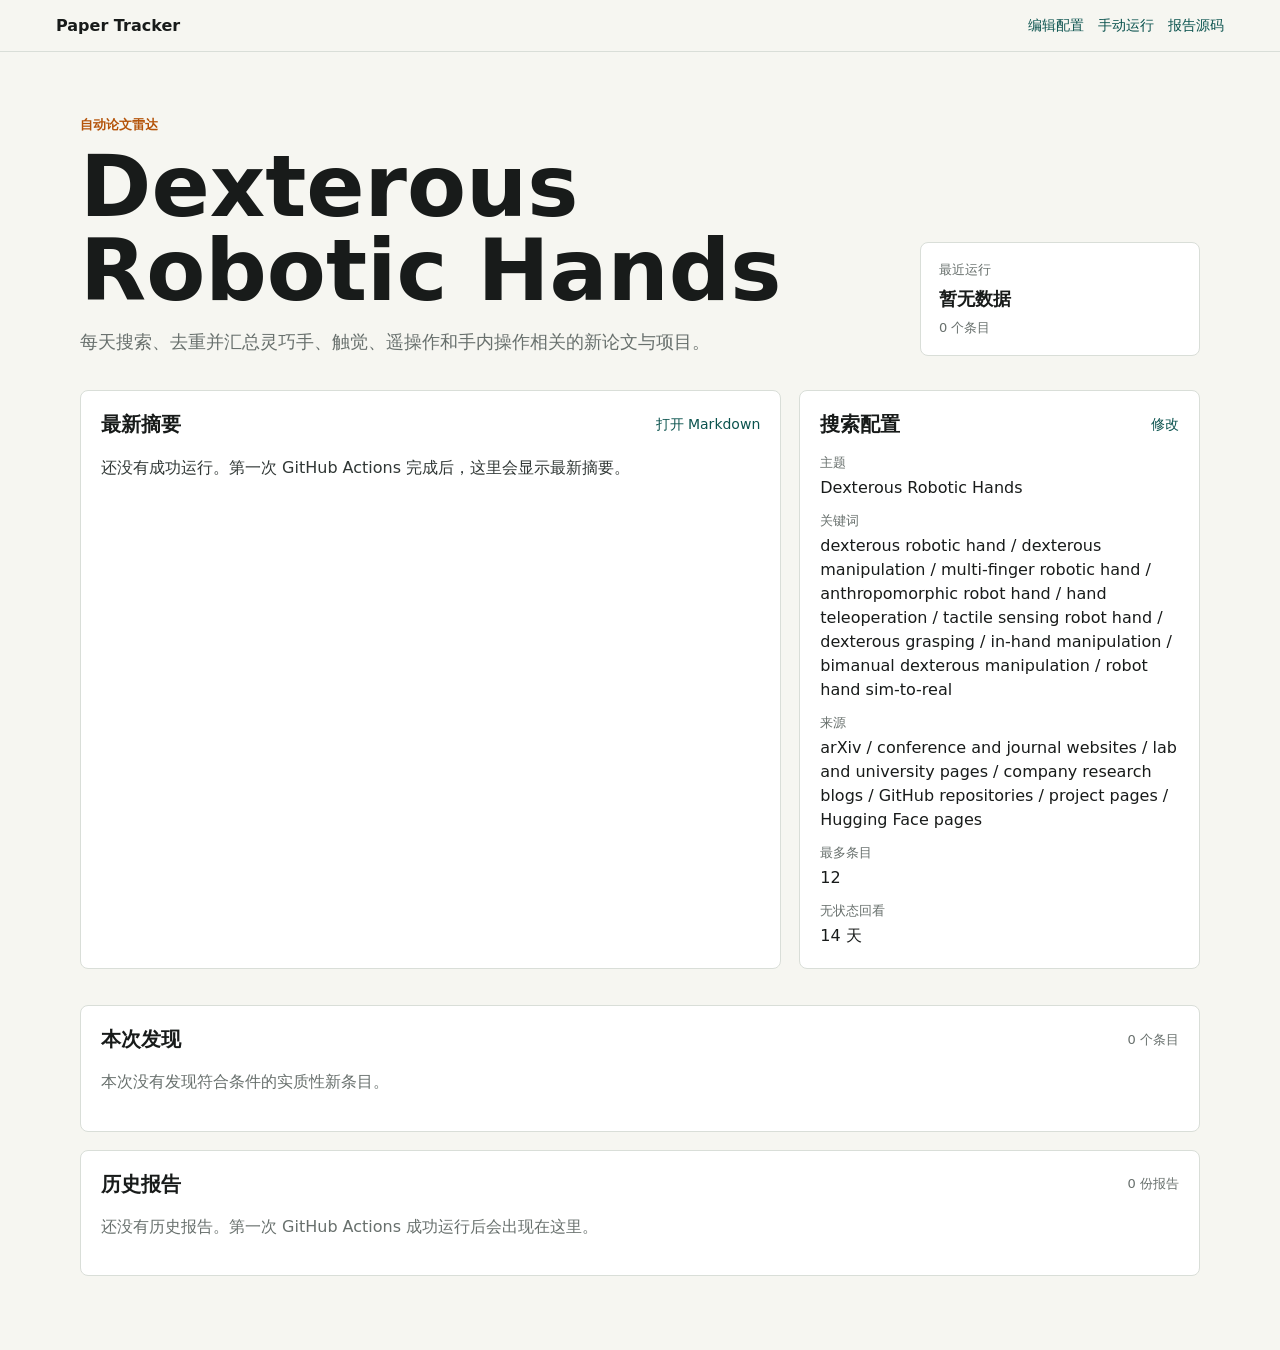
==== paper-tracker/index.html @ 1fe836b8 "Add automated paper tracker page" ====
<!doctype html>
<html lang="zh-CN">
  <head>
    <meta charset="utf-8">
    <meta name="viewport" content="width=device-width, initial-scale=1">
    <title>论文追踪 | Dexterous Robotic Hands</title>
    <link rel="stylesheet" href="styles.css">
  </head>
  <body>
    <header class="topbar">
      <a class="brand" href="./">Paper Tracker</a>
      <nav class="navlinks" aria-label="主要链接">
        <a href="https://github.com/cublicma/cublicma.github.io/edit/master/paper-tracker/config.json">编辑配置</a>
        <a href="https://github.com/cublicma/cublicma.github.io/actions/workflows/daily-paper-refresh.yml">手动运行</a>
        <a href="https://github.com/cublicma/cublicma.github.io/tree/master/paper-tracker/reports">报告源码</a>
      </nav>
    </header>

    <main>
      <section class="hero">
        <div>
          <p class="eyebrow">自动论文雷达</p>
          <h1>Dexterous Robotic Hands</h1>
          <p class="lede">每天搜索、去重并汇总灵巧手、触觉、遥操作和手内操作相关的新论文与项目。</p>
        </div>
        <div class="status-panel" aria-live="polite">
          <span class="label">最近运行</span>
          <strong id="run-time">读取中</strong>
          <span id="item-count">--</span>
        </div>
      </section>

      <section class="summary-grid">
        <article class="panel latest">
          <div class="section-head">
            <h2>最新摘要</h2>
            <a id="latest-report-link" href="#">打开 Markdown</a>
          </div>
          <p id="latest-summary">正在读取最新结果...</p>
          <div id="caveats" class="caveats"></div>
        </article>

        <article class="panel config">
          <div class="section-head">
            <h2>搜索配置</h2>
            <a href="https://github.com/cublicma/cublicma.github.io/edit/master/paper-tracker/config.json">修改</a>
          </div>
          <dl id="config-list"></dl>
        </article>
      </section>

      <section class="panel">
        <div class="section-head">
          <h2>本次发现</h2>
          <span id="items-label">等待数据</span>
        </div>
        <div id="items" class="items"></div>
      </section>

      <section class="panel">
        <div class="section-head">
          <h2>历史报告</h2>
          <span id="reports-label">--</span>
        </div>
        <div id="reports" class="reports"></div>
      </section>
    </main>

    <script src="app.js"></script>
  </body>
</html>
---- paper-tracker/styles.css ----
:root {
  color-scheme: light;
  --bg: #f6f6f1;
  --ink: #181b1a;
  --muted: #68706d;
  --line: #d9ded8;
  --panel: #ffffff;
  --accent: #0f766e;
  --accent-strong: #0b534e;
  --warm: #b45309;
  --soft: #e7f1ef;
}

* {
  box-sizing: border-box;
}

body {
  margin: 0;
  min-height: 100vh;
  font-family: Inter, ui-sans-serif, system-ui, -apple-system, BlinkMacSystemFont, "Segoe UI", sans-serif;
  background: var(--bg);
  color: var(--ink);
}

a {
  color: var(--accent-strong);
  text-decoration: none;
}

a:hover {
  text-decoration: underline;
}

.topbar {
  position: sticky;
  top: 0;
  z-index: 3;
  display: flex;
  align-items: center;
  justify-content: space-between;
  gap: 20px;
  padding: 16px clamp(18px, 5vw, 56px);
  border-bottom: 1px solid var(--line);
  background: rgba(246, 246, 241, 0.92);
  backdrop-filter: blur(14px);
}

.brand {
  font-weight: 750;
  color: var(--ink);
}

.navlinks {
  display: flex;
  flex-wrap: wrap;
  gap: 14px;
  font-size: 14px;
}

main {
  width: min(1120px, calc(100% - 32px));
  margin: 0 auto;
  padding: 38px 0 56px;
}

.hero {
  display: grid;
  grid-template-columns: minmax(0, 1fr) 280px;
  gap: 28px;
  align-items: end;
  padding: 26px 0 34px;
}

.eyebrow {
  margin: 0 0 10px;
  color: var(--warm);
  font-size: 13px;
  font-weight: 750;
  letter-spacing: 0;
  text-transform: uppercase;
}

h1,
h2,
p {
  margin-top: 0;
}

h1 {
  max-width: 860px;
  margin-bottom: 14px;
  font-size: clamp(40px, 8vw, 86px);
  line-height: 0.98;
  letter-spacing: 0;
}

h2 {
  margin-bottom: 0;
  font-size: 20px;
}

.lede {
  max-width: 720px;
  margin-bottom: 0;
  color: var(--muted);
  font-size: 18px;
  line-height: 1.65;
}

.status-panel,
.panel {
  border: 1px solid var(--line);
  border-radius: 8px;
  background: var(--panel);
}

.status-panel {
  padding: 18px;
}

.status-panel .label,
#item-count,
#items-label,
#reports-label {
  display: block;
  color: var(--muted);
  font-size: 13px;
}

.status-panel strong {
  display: block;
  margin: 8px 0;
  font-size: 18px;
}

.summary-grid {
  display: grid;
  grid-template-columns: minmax(0, 1.4fr) minmax(280px, 0.8fr);
  gap: 18px;
  margin-bottom: 18px;
}

.panel {
  padding: 20px;
  margin-bottom: 18px;
}

.section-head {
  display: flex;
  align-items: center;
  justify-content: space-between;
  gap: 18px;
  margin-bottom: 16px;
}

.section-head a,
.section-head span {
  white-space: nowrap;
  font-size: 14px;
}

#latest-summary {
  color: #303735;
  line-height: 1.7;
}

.caveats {
  display: grid;
  gap: 8px;
}

.caveat {
  padding: 9px 11px;
  border-radius: 8px;
  background: #fff7ed;
  color: #7c2d12;
  font-size: 14px;
}

dl {
  display: grid;
  gap: 12px;
  margin: 0;
}

dt {
  color: var(--muted);
  font-size: 13px;
}

dd {
  margin: 4px 0 0;
  line-height: 1.5;
}

.items {
  display: grid;
  gap: 14px;
}

.item {
  padding: 16px;
  border: 1px solid var(--line);
  border-radius: 8px;
  background: #fbfcfb;
}

.item h3 {
  margin: 0 0 8px;
  font-size: 18px;
}

.meta {
  display: flex;
  flex-wrap: wrap;
  gap: 8px;
  margin-bottom: 12px;
}

.pill {
  padding: 4px 8px;
  border-radius: 999px;
  background: var(--soft);
  color: var(--accent-strong);
  font-size: 12px;
  font-weight: 650;
}

.item p {
  margin-bottom: 8px;
  color: #38403d;
  line-height: 1.65;
}

.links {
  display: flex;
  flex-wrap: wrap;
  gap: 10px;
  margin-top: 12px;
  font-size: 14px;
}

.reports {
  display: grid;
  gap: 10px;
}

.report-row {
  display: grid;
  grid-template-columns: 120px minmax(0, 1fr) 80px;
  gap: 12px;
  align-items: start;
  padding: 12px 0;
  border-top: 1px solid var(--line);
}

.report-row:first-child {
  border-top: 0;
}

.report-row time {
  color: var(--muted);
  font-size: 14px;
}

.empty {
  color: var(--muted);
  line-height: 1.6;
}

@media (max-width: 760px) {
  .topbar {
    align-items: flex-start;
    flex-direction: column;
  }

  .hero,
  .summary-grid {
    grid-template-columns: 1fr;
  }

  h1 {
    font-size: 42px;
  }

  .report-row {
    grid-template-columns: 1fr;
  }
}
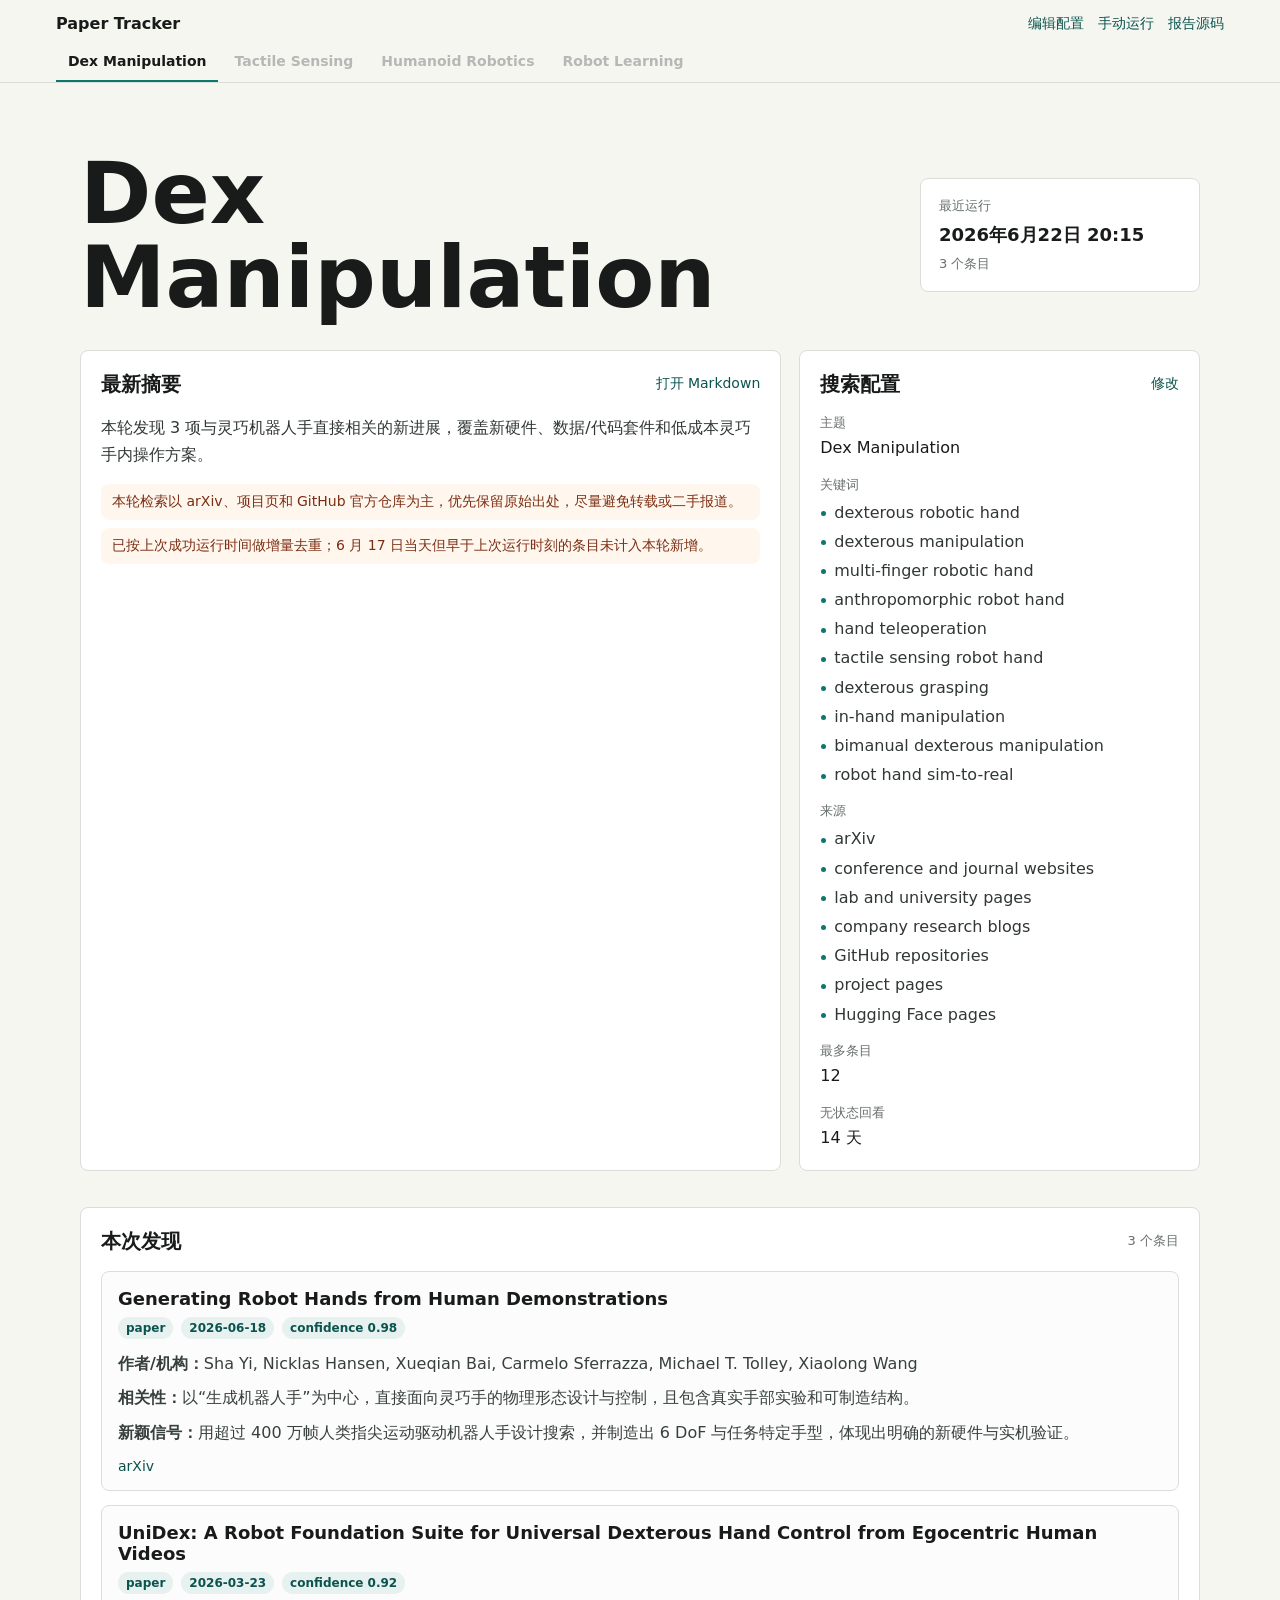
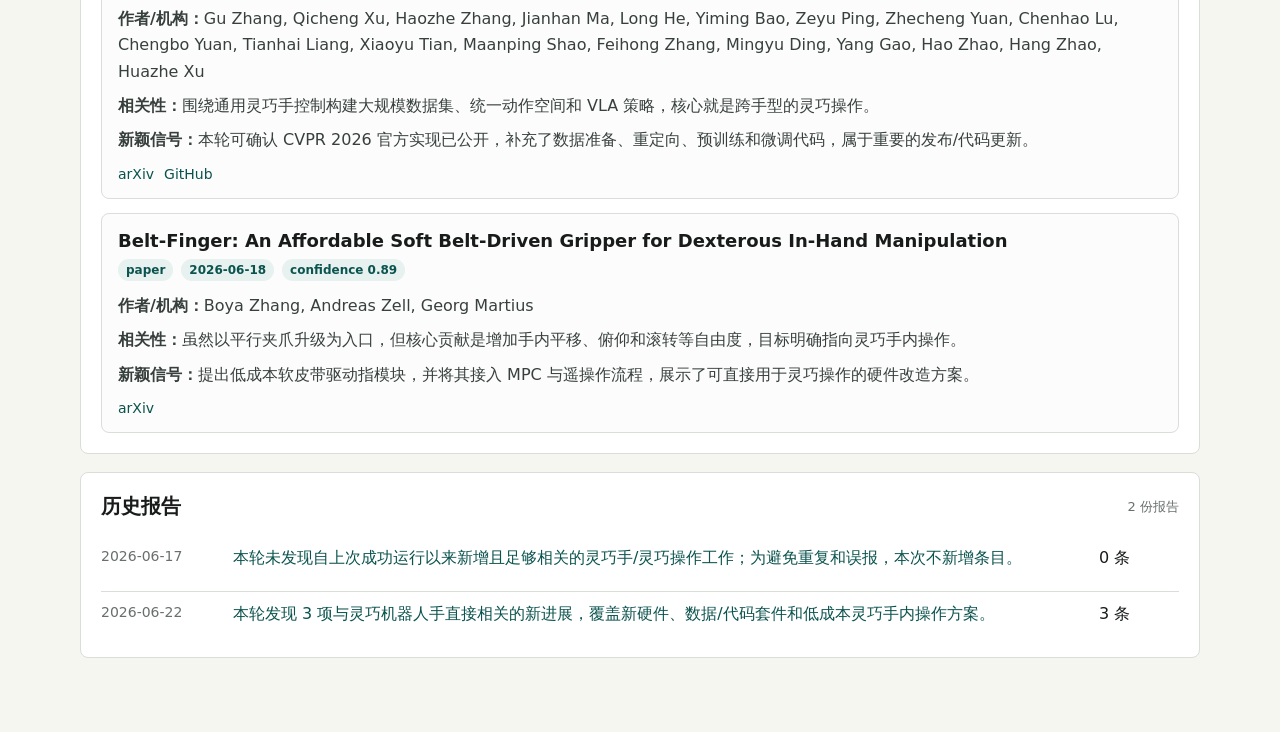
==== commit e7519bca: "Improve paper tracker topic UI" ====
--- a/paper-tracker/index.html
+++ b/paper-tracker/index.html
@@ -3,25 +3,31 @@
   <head>
     <meta charset="utf-8">
     <meta name="viewport" content="width=device-width, initial-scale=1">
-    <title>论文追踪 | Dexterous Robotic Hands</title>
+    <title>论文追踪 | Dex Manipulation</title>
     <link rel="stylesheet" href="styles.css">
   </head>
   <body>
-    <header class="topbar">
-      <a class="brand" href="./">Paper Tracker</a>
-      <nav class="navlinks" aria-label="主要链接">
-        <a href="https://github.com/cublicma/cublicma.github.io/edit/master/paper-tracker/config.json">编辑配置</a>
-        <a href="https://github.com/cublicma/cublicma.github.io/actions/workflows/daily-paper-refresh.yml">手动运行</a>
-        <a href="https://github.com/cublicma/cublicma.github.io/tree/master/paper-tracker/reports">报告源码</a>
+    <header class="site-header">
+      <div class="topbar">
+        <a class="brand" href="./">Paper Tracker</a>
+        <nav class="navlinks" aria-label="站点工具">
+          <a href="https://github.com/cublicma/cublicma.github.io/edit/master/paper-tracker/config.json">编辑配置</a>
+          <a href="https://github.com/cublicma/cublicma.github.io/actions/workflows/daily-paper-refresh.yml">手动运行</a>
+          <a href="https://github.com/cublicma/cublicma.github.io/tree/master/paper-tracker/reports">报告源码</a>
+        </nav>
+      </div>
+      <nav class="topicbar" aria-label="论文专题">
+        <a class="topic-link is-active" href="./" aria-current="page">Dex Manipulation</a>
+        <span class="topic-link is-disabled" aria-disabled="true" title="专题尚未配置">Tactile Sensing</span>
+        <span class="topic-link is-disabled" aria-disabled="true" title="专题尚未配置">Humanoid Robotics</span>
+        <span class="topic-link is-disabled" aria-disabled="true" title="专题尚未配置">Robot Learning</span>
       </nav>
     </header>
 
     <main>
       <section class="hero">
         <div>
-          <p class="eyebrow">自动论文雷达</p>
-          <h1>Dexterous Robotic Hands</h1>
-          <p class="lede">每天搜索、去重并汇总灵巧手、触觉、遥操作和手内操作相关的新论文与项目。</p>
+          <h1>Dex Manipulation</h1>
         </div>
         <div class="status-panel" aria-live="polite">
           <span class="label">最近运行</span>
--- a/paper-tracker/styles.css
+++ b/paper-tracker/styles.css
@@ -32,18 +32,21 @@
   text-decoration: underline;
 }
 
-.topbar {
+.site-header {
   position: sticky;
   top: 0;
   z-index: 3;
+  border-bottom: 1px solid var(--line);
+  background: rgba(246, 246, 241, 0.96);
+  backdrop-filter: blur(14px);
+}
+
+.topbar {
   display: flex;
   align-items: center;
   justify-content: space-between;
   gap: 20px;
-  padding: 16px clamp(18px, 5vw, 56px);
-  border-bottom: 1px solid var(--line);
-  background: rgba(246, 246, 241, 0.92);
-  backdrop-filter: blur(14px);
+  padding: 14px clamp(18px, 5vw, 56px) 10px;
 }
 
 .brand {
@@ -56,6 +59,43 @@
   flex-wrap: wrap;
   gap: 14px;
   font-size: 14px;
+}
+
+.topicbar {
+  display: flex;
+  gap: 4px;
+  padding: 0 clamp(18px, 5vw, 56px);
+  overflow-x: auto;
+  scrollbar-width: none;
+}
+
+.topicbar::-webkit-scrollbar {
+  display: none;
+}
+
+.topic-link {
+  flex: 0 0 auto;
+  padding: 10px 12px 11px;
+  border-bottom: 2px solid transparent;
+  color: var(--muted);
+  font-size: 14px;
+  font-weight: 650;
+  white-space: nowrap;
+}
+
+.topic-link:hover {
+  color: var(--ink);
+  text-decoration: none;
+}
+
+.topic-link.is-active {
+  border-bottom-color: var(--accent);
+  color: var(--ink);
+}
+
+.topic-link.is-disabled {
+  cursor: not-allowed;
+  opacity: 0.46;
 }
 
 main {
@@ -68,17 +108,8 @@
   display: grid;
   grid-template-columns: minmax(0, 1fr) 280px;
   gap: 28px;
-  align-items: end;
-  padding: 26px 0 34px;
-}
-
-.eyebrow {
-  margin: 0 0 10px;
-  color: var(--warm);
-  font-size: 13px;
-  font-weight: 750;
-  letter-spacing: 0;
-  text-transform: uppercase;
+  align-items: center;
+  padding: 30px 0;
 }
 
 h1,
@@ -89,7 +120,7 @@
 
 h1 {
   max-width: 860px;
-  margin-bottom: 14px;
+  margin-bottom: 0;
   font-size: clamp(40px, 8vw, 86px);
   line-height: 0.98;
   letter-spacing: 0;
@@ -98,14 +129,6 @@
 h2 {
   margin-bottom: 0;
   font-size: 20px;
-}
-
-.lede {
-  max-width: 720px;
-  margin-bottom: 0;
-  color: var(--muted);
-  font-size: 18px;
-  line-height: 1.65;
 }
 
 .status-panel,
@@ -180,7 +203,7 @@
 
 dl {
   display: grid;
-  gap: 12px;
+  gap: 16px;
   margin: 0;
 }
 
@@ -192,6 +215,32 @@
 dd {
   margin: 4px 0 0;
   line-height: 1.5;
+}
+
+.config-values {
+  display: grid;
+  gap: 6px;
+  margin: 7px 0 0;
+  padding: 0;
+  list-style: none;
+}
+
+.config-values li {
+  position: relative;
+  padding-left: 14px;
+  color: #303735;
+  line-height: 1.45;
+}
+
+.config-values li::before {
+  position: absolute;
+  top: 0.65em;
+  left: 1px;
+  width: 5px;
+  height: 5px;
+  border-radius: 50%;
+  background: var(--accent);
+  content: "";
 }
 
 .items {
@@ -273,6 +322,11 @@
   .topbar {
     align-items: flex-start;
     flex-direction: column;
+    gap: 10px;
+  }
+
+  .navlinks {
+    gap: 10px 14px;
   }
 
   .hero,
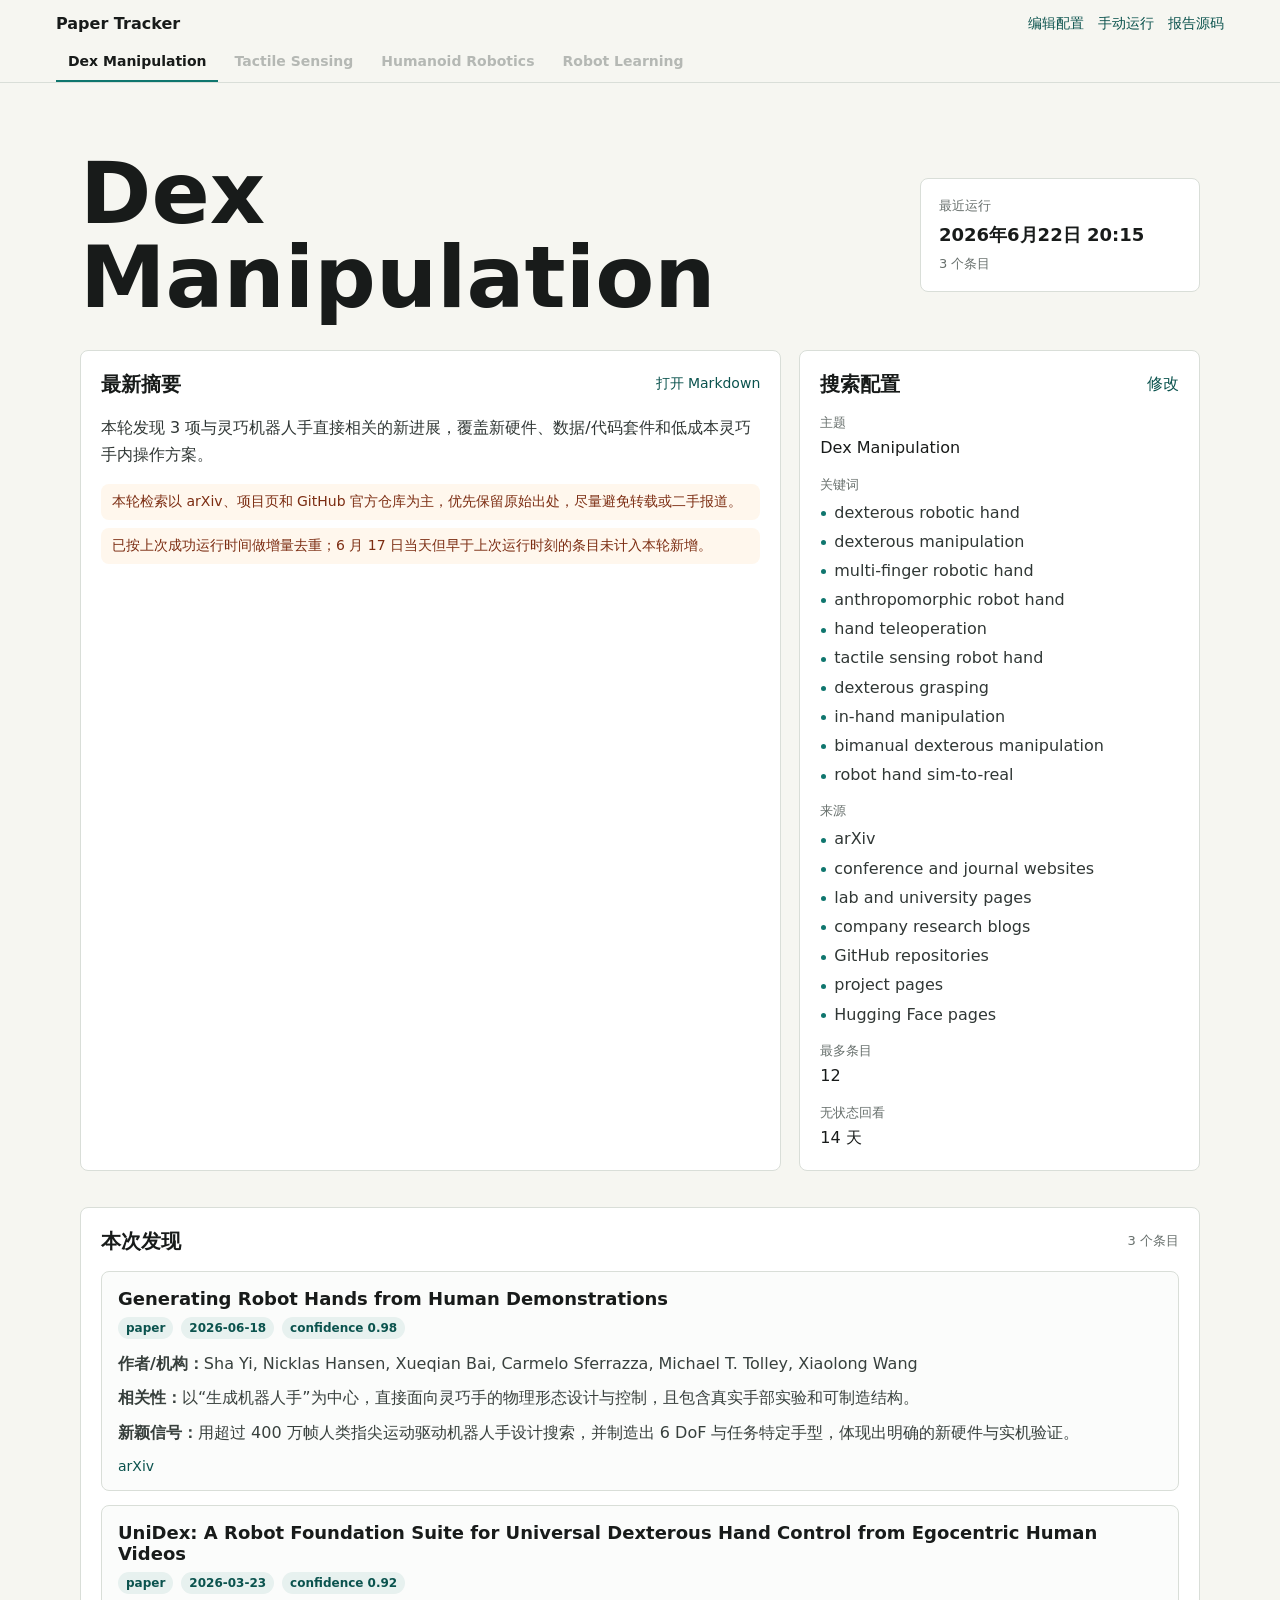
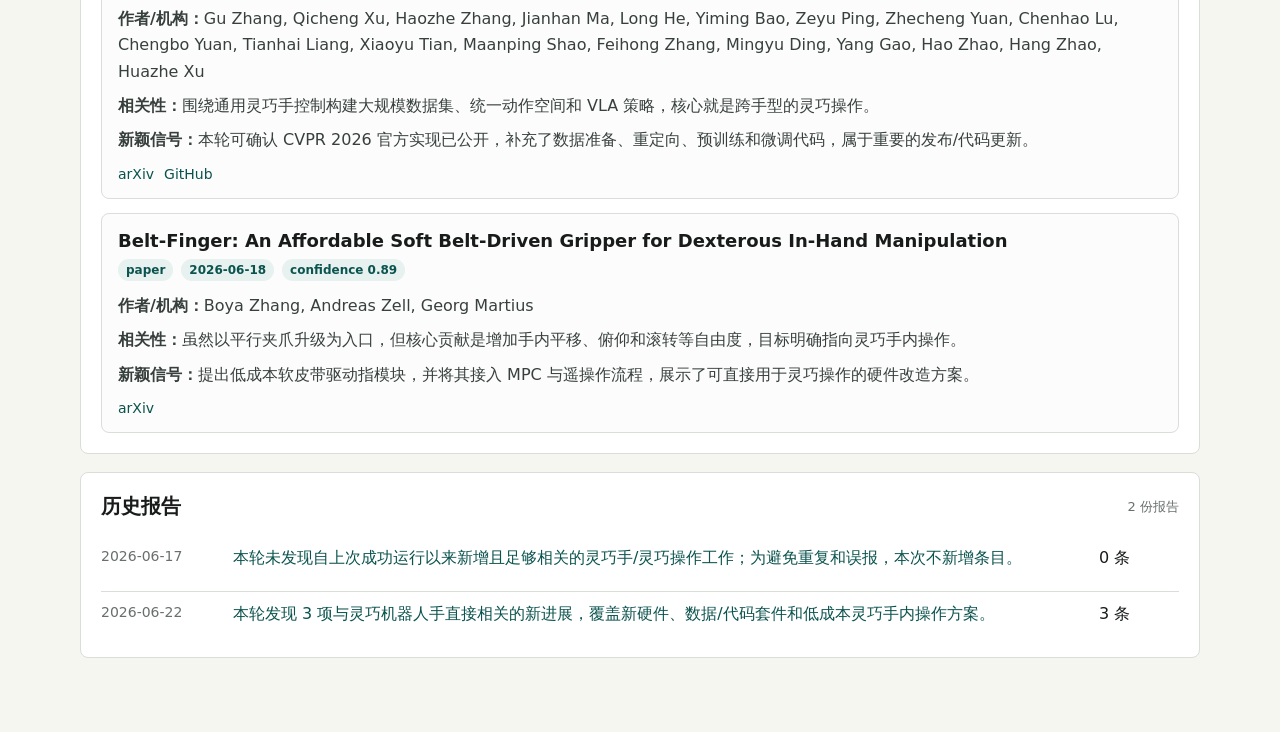
==== commit b23180e2: "Add reviewed paper tracker config editor" ====
--- a/paper-tracker/index.html
+++ b/paper-tracker/index.html
@@ -11,7 +11,7 @@
       <div class="topbar">
         <a class="brand" href="./">Paper Tracker</a>
         <nav class="navlinks" aria-label="站点工具">
-          <a href="https://github.com/cublicma/cublicma.github.io/edit/master/paper-tracker/config.json">编辑配置</a>
+          <button class="text-button" type="button" data-open-config>编辑配置</button>
           <a href="https://github.com/cublicma/cublicma.github.io/actions/workflows/daily-paper-refresh.yml">手动运行</a>
           <a href="https://github.com/cublicma/cublicma.github.io/tree/master/paper-tracker/reports">报告源码</a>
         </nav>
@@ -49,7 +49,7 @@
         <article class="panel config">
           <div class="section-head">
             <h2>搜索配置</h2>
-            <a href="https://github.com/cublicma/cublicma.github.io/edit/master/paper-tracker/config.json">修改</a>
+            <button class="text-button" type="button" data-open-config>修改</button>
           </div>
           <dl id="config-list"></dl>
         </article>
@@ -72,6 +72,68 @@
       </section>
     </main>
 
+    <dialog id="config-editor" aria-labelledby="config-editor-title">
+      <form id="config-form" method="dialog">
+        <div class="dialog-head">
+          <div>
+            <span class="dialog-kicker">Dex Manipulation</span>
+            <h2 id="config-editor-title">编辑搜索配置</h2>
+          </div>
+          <button class="icon-button" type="button" data-close-config aria-label="关闭">&times;</button>
+        </div>
+
+        <div class="form-grid">
+          <label class="field field-wide">
+            <span>关键词</span>
+            <textarea id="config-keywords" rows="8" required spellcheck="false"></textarea>
+            <small>每行一个关键词</small>
+          </label>
+
+          <label class="field field-wide">
+            <span>搜索来源</span>
+            <textarea id="config-sources" rows="6" required spellcheck="false"></textarea>
+            <small>每行一个来源</small>
+          </label>
+
+          <label class="field">
+            <span>回看天数</span>
+            <input id="config-lookback" type="number" min="1" max="365" required>
+          </label>
+
+          <label class="field">
+            <span>每次最多条目</span>
+            <input id="config-max-items" type="number" min="1" max="50" required>
+          </label>
+        </div>
+
+        <details class="advanced-fields">
+          <summary>高级范围</summary>
+          <div class="form-grid advanced-grid">
+            <label class="field field-wide">
+              <span>收录条件</span>
+              <textarea id="config-include" rows="5" spellcheck="false"></textarea>
+            </label>
+            <label class="field field-wide">
+              <span>排除条件</span>
+              <textarea id="config-exclude" rows="4" spellcheck="false"></textarea>
+            </label>
+            <label class="field field-wide">
+              <span>排序偏好</span>
+              <textarea id="config-ranking" rows="4" spellcheck="false"></textarea>
+            </label>
+          </div>
+        </details>
+
+        <div class="dialog-actions">
+          <span id="config-submit-status">仅接受 cublicma 提交的请求</span>
+          <div>
+            <button class="secondary-button" type="button" data-close-config>取消</button>
+            <button class="primary-button" type="submit">提交审批</button>
+          </div>
+        </div>
+      </form>
+    </dialog>
+
     <script src="app.js"></script>
   </body>
 </html>
--- a/paper-tracker/styles.css
+++ b/paper-tracker/styles.css
@@ -23,6 +23,12 @@
   color: var(--ink);
 }
 
+button,
+input,
+textarea {
+  font: inherit;
+}
+
 a {
   color: var(--accent-strong);
   text-decoration: none;
@@ -59,6 +65,18 @@
   flex-wrap: wrap;
   gap: 14px;
   font-size: 14px;
+}
+
+.text-button {
+  padding: 0;
+  border: 0;
+  background: transparent;
+  color: var(--accent-strong);
+  cursor: pointer;
+}
+
+.text-button:hover {
+  text-decoration: underline;
 }
 
 .topicbar {
@@ -318,6 +336,176 @@
   line-height: 1.6;
 }
 
+dialog {
+  width: min(680px, calc(100% - 28px));
+  max-height: calc(100vh - 40px);
+  padding: 0;
+  border: 1px solid var(--line);
+  border-radius: 8px;
+  background: var(--panel);
+  color: var(--ink);
+  box-shadow: 0 24px 70px rgba(24, 27, 26, 0.22);
+}
+
+dialog::backdrop {
+  background: rgba(24, 27, 26, 0.44);
+  backdrop-filter: blur(3px);
+}
+
+#config-form {
+  padding: 22px;
+}
+
+.dialog-head,
+.dialog-actions {
+  display: flex;
+  align-items: center;
+  justify-content: space-between;
+  gap: 18px;
+}
+
+.dialog-head {
+  margin-bottom: 22px;
+}
+
+.dialog-head h2 {
+  margin-top: 3px;
+  font-size: 24px;
+}
+
+.dialog-kicker {
+  color: var(--muted);
+  font-size: 12px;
+  font-weight: 700;
+}
+
+.icon-button {
+  display: grid;
+  flex: 0 0 36px;
+  width: 36px;
+  height: 36px;
+  padding: 0;
+  place-items: center;
+  border: 1px solid var(--line);
+  border-radius: 50%;
+  background: #fff;
+  color: var(--ink);
+  cursor: pointer;
+  font-size: 25px;
+  line-height: 1;
+}
+
+.form-grid {
+  display: grid;
+  grid-template-columns: repeat(2, minmax(0, 1fr));
+  gap: 16px;
+}
+
+.field {
+  display: grid;
+  gap: 7px;
+  min-width: 0;
+}
+
+.field-wide {
+  grid-column: 1 / -1;
+}
+
+.field > span {
+  font-size: 14px;
+  font-weight: 700;
+}
+
+.field small {
+  color: var(--muted);
+  font-size: 12px;
+}
+
+.field textarea,
+.field input {
+  width: 100%;
+  border: 1px solid #c8cfca;
+  border-radius: 6px;
+  outline: 0;
+  background: #fbfcfb;
+  color: var(--ink);
+}
+
+.field textarea {
+  min-height: 96px;
+  padding: 10px 11px;
+  resize: vertical;
+  line-height: 1.5;
+}
+
+.field input {
+  height: 42px;
+  padding: 0 11px;
+}
+
+.field textarea:focus,
+.field input:focus {
+  border-color: var(--accent);
+  box-shadow: 0 0 0 3px var(--soft);
+}
+
+.advanced-fields {
+  margin-top: 18px;
+  border-top: 1px solid var(--line);
+  border-bottom: 1px solid var(--line);
+}
+
+.advanced-fields summary {
+  padding: 14px 2px;
+  cursor: pointer;
+  color: var(--accent-strong);
+  font-size: 14px;
+  font-weight: 700;
+}
+
+.advanced-grid {
+  padding: 2px 0 18px;
+}
+
+.dialog-actions {
+  margin-top: 20px;
+}
+
+.dialog-actions > span {
+  color: var(--muted);
+  font-size: 12px;
+}
+
+.dialog-actions > div {
+  display: flex;
+  gap: 8px;
+}
+
+.primary-button,
+.secondary-button {
+  min-height: 40px;
+  padding: 0 15px;
+  border-radius: 6px;
+  cursor: pointer;
+  font-weight: 700;
+}
+
+.primary-button {
+  border: 1px solid var(--accent);
+  background: var(--accent);
+  color: #fff;
+}
+
+.primary-button:hover {
+  background: var(--accent-strong);
+}
+
+.secondary-button {
+  border: 1px solid var(--line);
+  background: #fff;
+  color: var(--ink);
+}
+
 @media (max-width: 760px) {
   .topbar {
     align-items: flex-start;
@@ -341,4 +529,22 @@
   .report-row {
     grid-template-columns: 1fr;
   }
-}
+
+  #config-form {
+    padding: 18px;
+  }
+
+  .form-grid {
+    grid-template-columns: 1fr;
+  }
+
+  .dialog-actions {
+    align-items: stretch;
+    flex-direction: column;
+  }
+
+  .dialog-actions > div {
+    display: grid;
+    grid-template-columns: 1fr 1fr;
+  }
+}
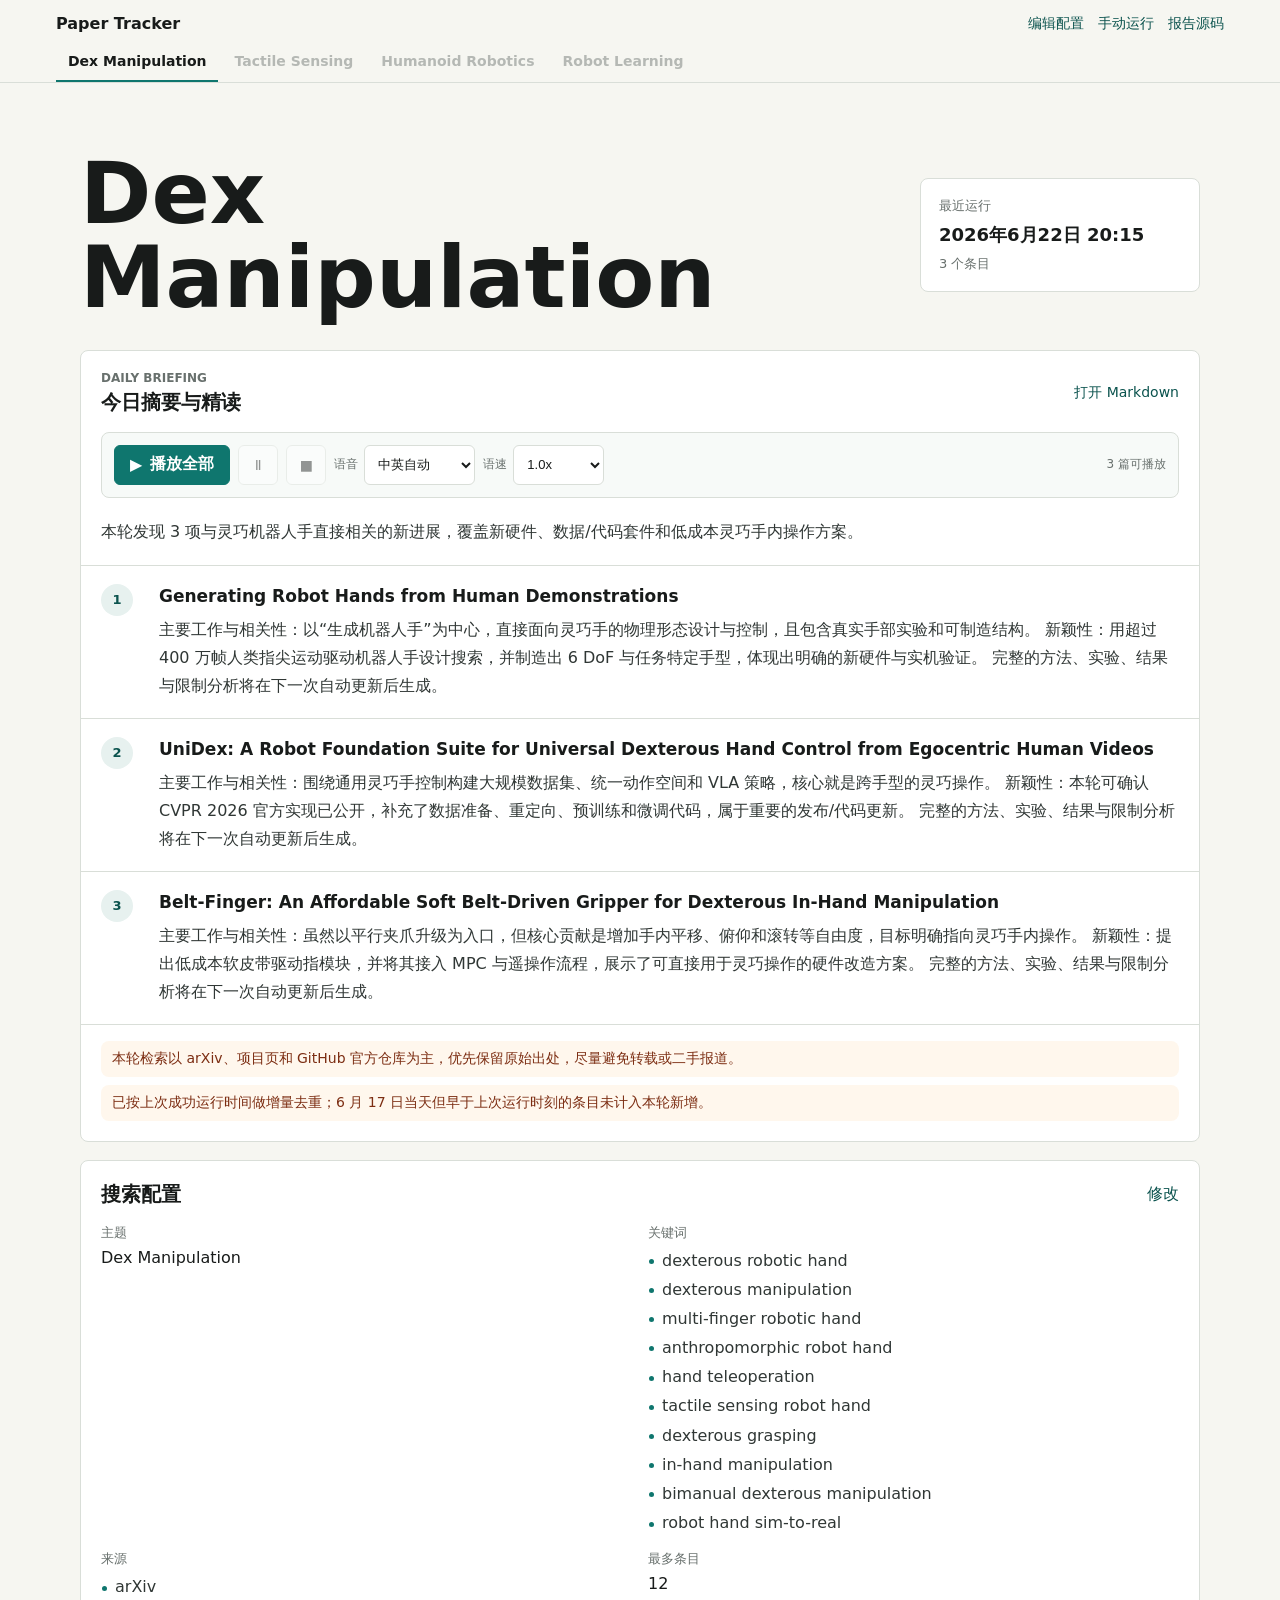
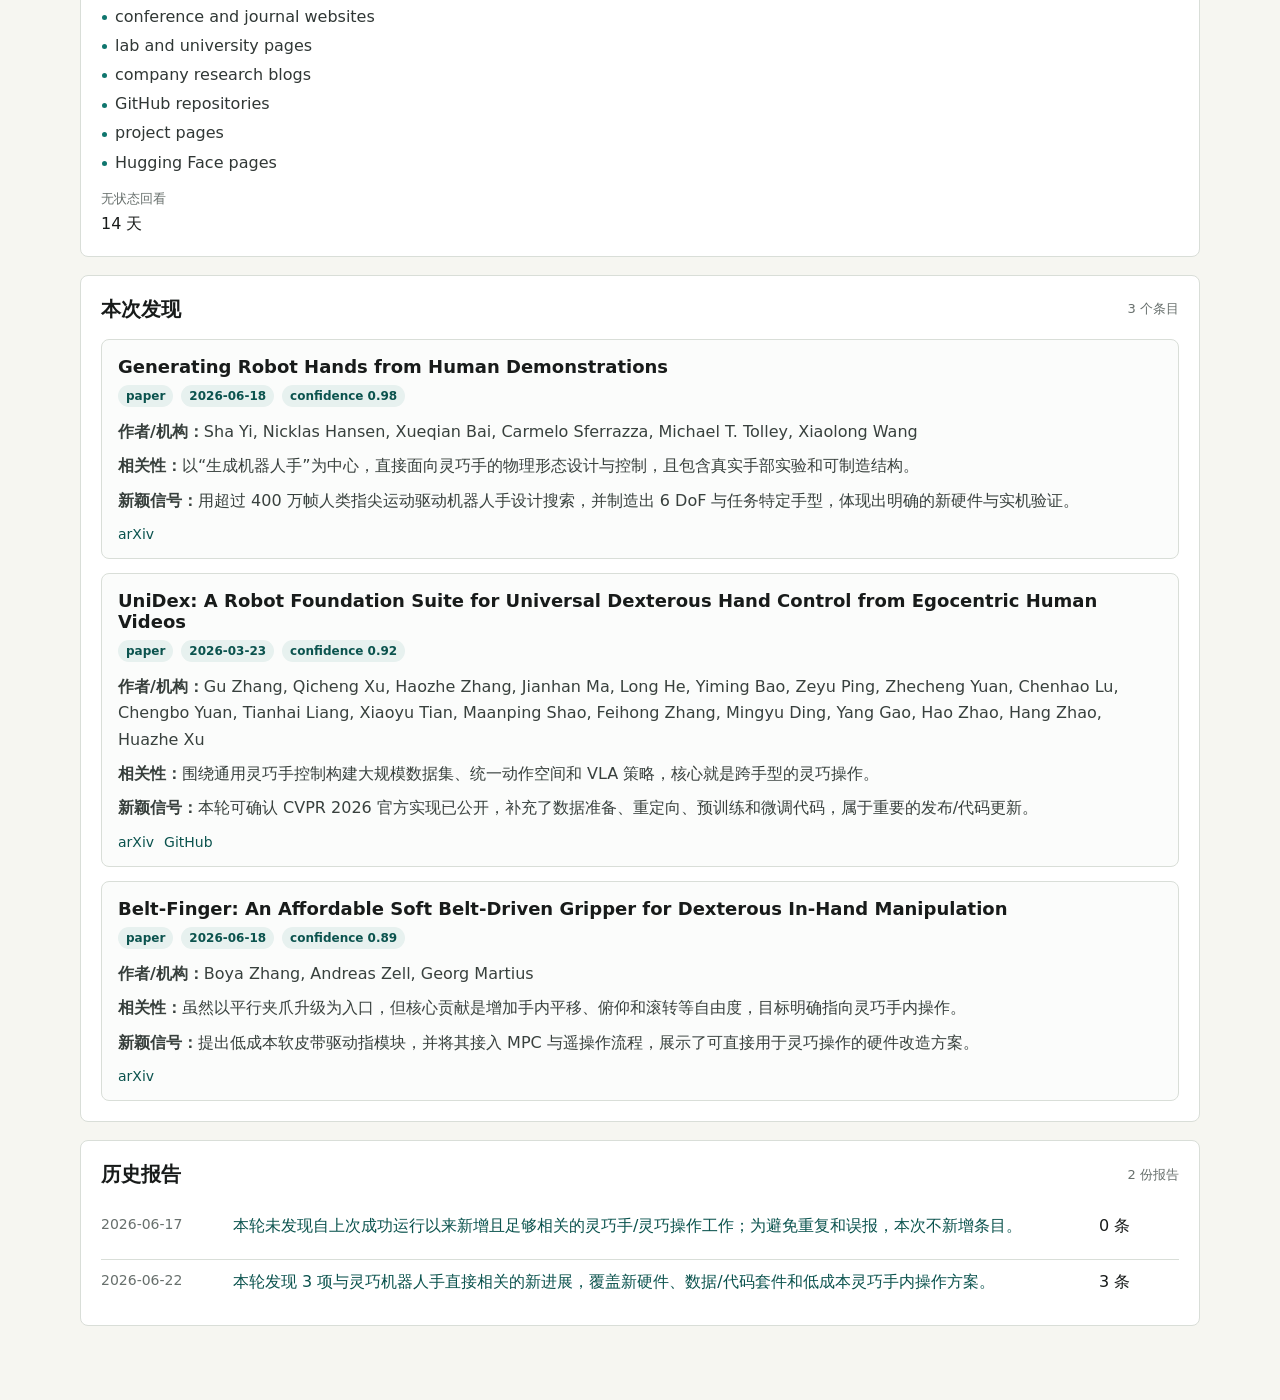
==== commit 8a03bc70: "Add daily paper analysis and speech playback" ====
--- a/paper-tracker/index.html
+++ b/paper-tracker/index.html
@@ -36,23 +36,53 @@
         </div>
       </section>
 
-      <section class="summary-grid">
-        <article class="panel latest">
-          <div class="section-head">
-            <h2>最新摘要</h2>
-            <a id="latest-report-link" href="#">打开 Markdown</a>
+      <section class="panel latest digest-panel">
+        <div class="section-head digest-head">
+          <div>
+            <span class="section-kicker">Daily Briefing</span>
+            <h2>今日摘要与精读</h2>
           </div>
-          <p id="latest-summary">正在读取最新结果...</p>
-          <div id="caveats" class="caveats"></div>
-        </article>
+          <a id="latest-report-link" href="#">打开 Markdown</a>
+        </div>
 
-        <article class="panel config">
-          <div class="section-head">
-            <h2>搜索配置</h2>
-            <button class="text-button" type="button" data-open-config>修改</button>
-          </div>
-          <dl id="config-list"></dl>
-        </article>
+        <div class="speech-player" aria-label="语音朗读">
+          <button id="speech-play" class="primary-button speech-play" type="button" disabled>
+            <span aria-hidden="true">▶</span>
+            <span>播放全部</span>
+          </button>
+          <button id="speech-pause" class="audio-icon-button" type="button" aria-label="暂停" title="暂停" disabled>Ⅱ</button>
+          <button id="speech-stop" class="audio-icon-button" type="button" aria-label="停止" title="停止" disabled>■</button>
+          <label class="speech-select">
+            <span>语音</span>
+            <select id="speech-language">
+              <option value="auto">中英自动</option>
+              <option value="zh-CN">中文</option>
+              <option value="en-US">English</option>
+            </select>
+          </label>
+          <label class="speech-select">
+            <span>语速</span>
+            <select id="speech-rate">
+              <option value="0.85">0.85x</option>
+              <option value="1" selected>1.0x</option>
+              <option value="1.15">1.15x</option>
+              <option value="1.3">1.3x</option>
+            </select>
+          </label>
+          <span id="speech-status" class="speech-status" aria-live="polite">等待内容</span>
+        </div>
+
+        <p id="latest-summary">正在读取最新结果...</p>
+        <div id="daily-analysis" class="daily-analysis"></div>
+        <div id="caveats" class="caveats"></div>
+      </section>
+
+      <section class="panel config">
+        <div class="section-head">
+          <h2>搜索配置</h2>
+          <button class="text-button" type="button" data-open-config>修改</button>
+        </div>
+        <dl id="config-list"></dl>
       </section>
 
       <section class="panel">
--- a/paper-tracker/styles.css
+++ b/paper-tracker/styles.css
@@ -175,16 +175,87 @@
   font-size: 18px;
 }
 
-.summary-grid {
-  display: grid;
-  grid-template-columns: minmax(0, 1.4fr) minmax(280px, 0.8fr);
-  gap: 18px;
-  margin-bottom: 18px;
-}
-
 .panel {
   padding: 20px;
   margin-bottom: 18px;
+}
+
+.digest-head > div {
+  min-width: 0;
+}
+
+.section-head .section-kicker {
+  display: block;
+  margin-bottom: 4px;
+  color: var(--muted);
+  font-size: 12px;
+  font-weight: 700;
+  text-transform: uppercase;
+}
+
+.speech-player {
+  display: flex;
+  align-items: center;
+  gap: 8px;
+  margin-bottom: 20px;
+  padding: 12px;
+  border: 1px solid var(--line);
+  border-radius: 8px;
+  background: #f7faf8;
+}
+
+.speech-play {
+  display: inline-flex;
+  align-items: center;
+  gap: 8px;
+  white-space: nowrap;
+}
+
+.audio-icon-button {
+  display: grid;
+  flex: 0 0 40px;
+  width: 40px;
+  height: 40px;
+  padding: 0;
+  place-items: center;
+  border: 1px solid var(--line);
+  border-radius: 6px;
+  background: #fff;
+  color: var(--ink);
+  cursor: pointer;
+  font-size: 14px;
+}
+
+.audio-icon-button:disabled,
+.primary-button:disabled {
+  cursor: not-allowed;
+  opacity: 0.45;
+}
+
+.speech-select {
+  display: flex;
+  align-items: center;
+  gap: 6px;
+  color: var(--muted);
+  font-size: 12px;
+}
+
+.speech-select select {
+  height: 40px;
+  padding: 0 28px 0 9px;
+  border: 1px solid var(--line);
+  border-radius: 6px;
+  background: #fff;
+  color: var(--ink);
+  font-size: 13px;
+}
+
+.speech-status {
+  min-width: 72px;
+  margin-left: auto;
+  color: var(--muted);
+  font-size: 12px;
+  text-align: right;
 }
 
 .section-head {
@@ -202,8 +273,61 @@
 }
 
 #latest-summary {
+  margin-bottom: 20px;
   color: #303735;
   line-height: 1.7;
+}
+
+.daily-analysis {
+  display: grid;
+  gap: 0;
+  margin: 0 -20px;
+  border-top: 1px solid var(--line);
+}
+
+.analysis-empty {
+  margin: 0;
+  padding: 18px 20px;
+}
+
+.digest-panel .caveats:not(:empty) {
+  margin-top: 16px;
+}
+
+.analysis-entry {
+  display: grid;
+  grid-template-columns: 44px minmax(0, 1fr);
+  gap: 14px;
+  padding: 18px 20px;
+  border-bottom: 1px solid var(--line);
+}
+
+.analysis-index {
+  display: grid;
+  width: 32px;
+  height: 32px;
+  place-items: center;
+  border-radius: 50%;
+  background: var(--soft);
+  color: var(--accent-strong);
+  font-size: 13px;
+  font-weight: 750;
+}
+
+.analysis-entry h3 {
+  margin: 1px 0 8px;
+  font-size: 17px;
+  line-height: 1.35;
+}
+
+.analysis-entry p {
+  margin-bottom: 0;
+  color: #303735;
+  line-height: 1.75;
+}
+
+.analysis-entry.is-speaking {
+  background: #f3f8f6;
 }
 
 .caveats {
@@ -221,6 +345,7 @@
 
 dl {
   display: grid;
+  grid-template-columns: repeat(2, minmax(0, 1fr));
   gap: 16px;
   margin: 0;
 }
@@ -518,7 +643,7 @@
   }
 
   .hero,
-  .summary-grid {
+  .form-grid {
     grid-template-columns: 1fr;
   }
 
@@ -534,7 +659,37 @@
     padding: 18px;
   }
 
-  .form-grid {
+  .speech-player {
+    align-items: stretch;
+    flex-wrap: wrap;
+  }
+
+  .speech-play {
+    flex: 1 1 calc(100% - 96px);
+    justify-content: center;
+  }
+
+  .speech-select {
+    flex: 1 1 150px;
+  }
+
+  .speech-select select {
+    flex: 1;
+  }
+
+  .speech-status {
+    flex: 1 0 100%;
+    margin-left: 0;
+    text-align: left;
+  }
+
+  .analysis-entry {
+    grid-template-columns: 32px minmax(0, 1fr);
+    gap: 10px;
+    padding: 16px 18px;
+  }
+
+  dl {
     grid-template-columns: 1fr;
   }
 
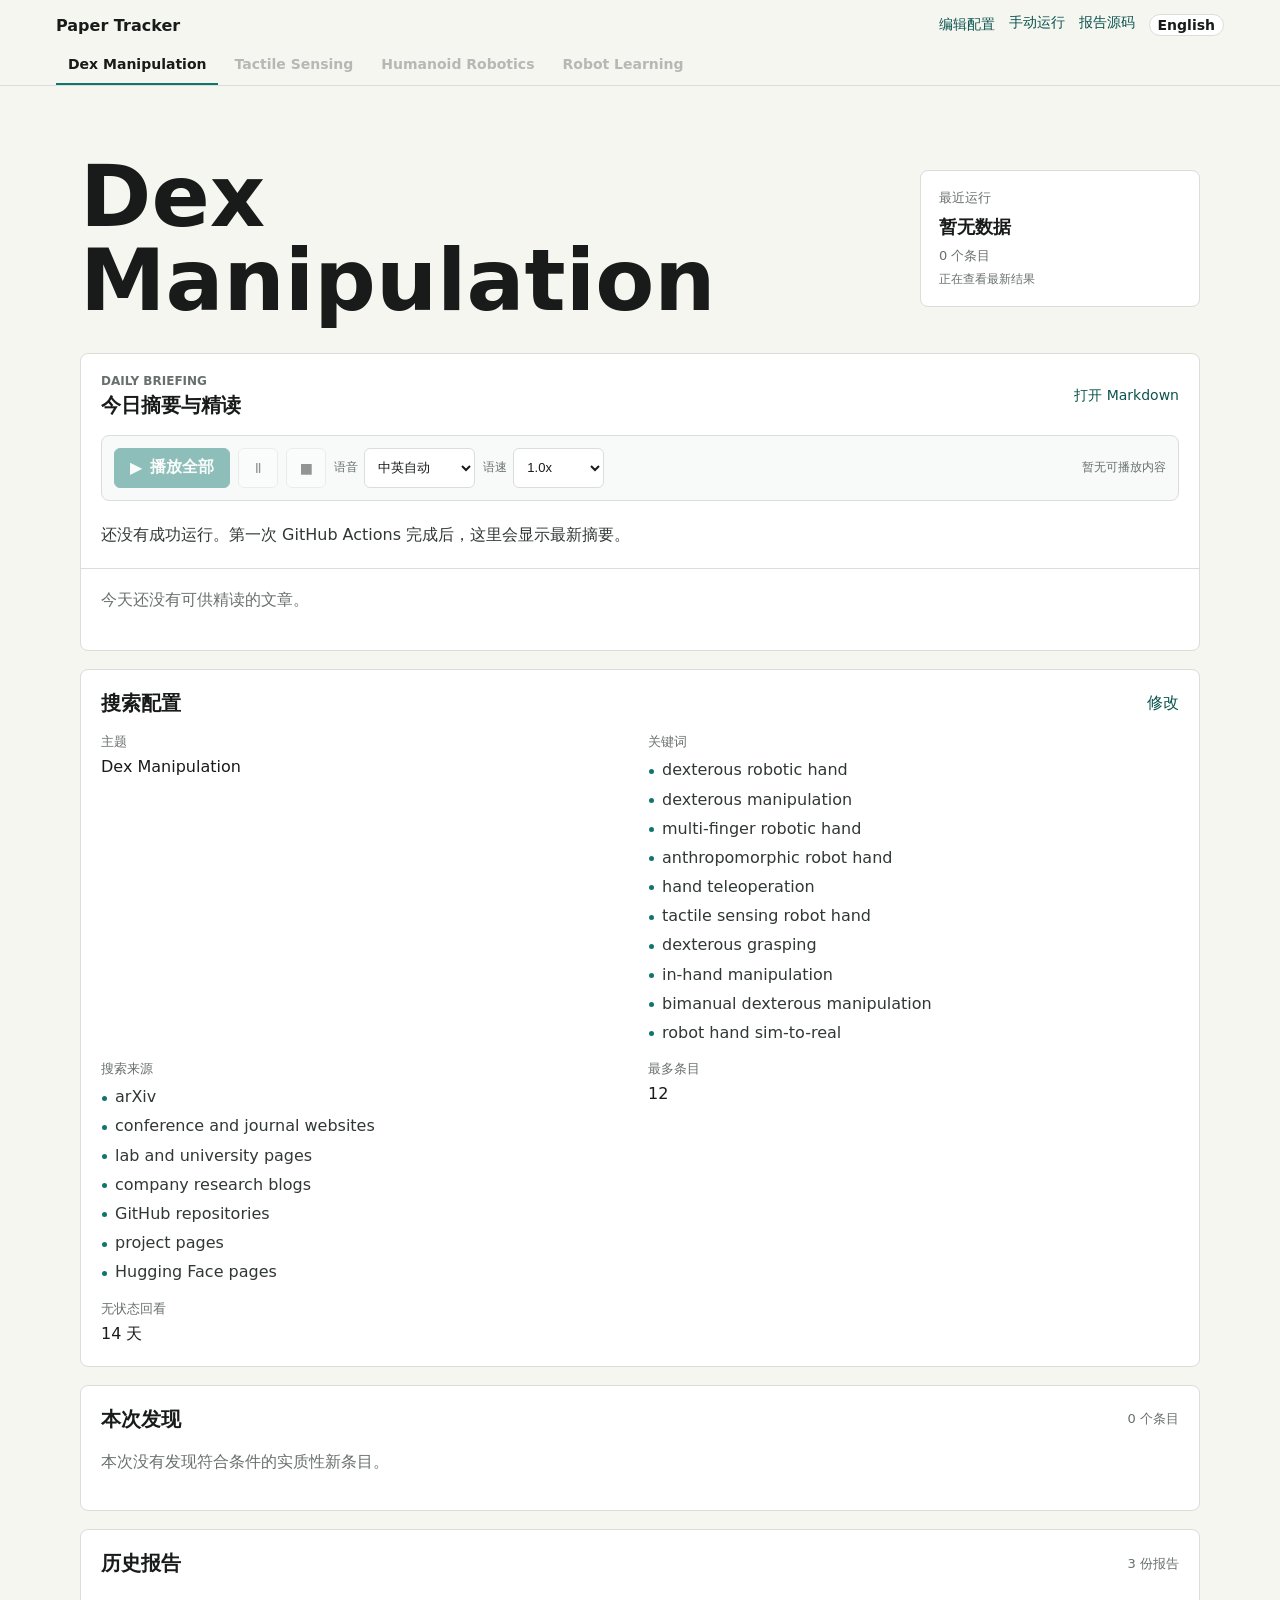
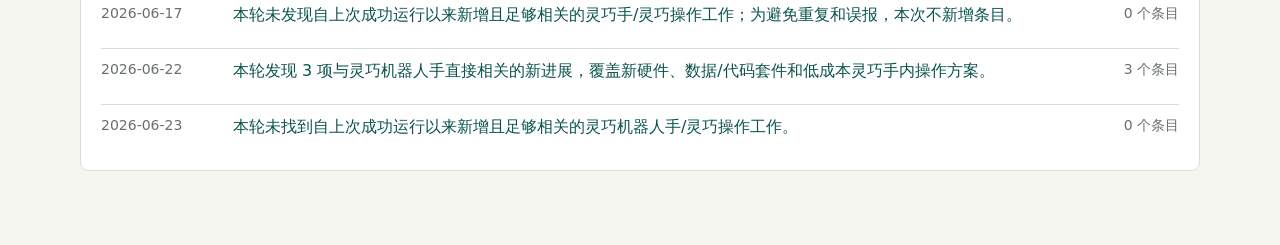
==== commit 91675c54: "Add bilingual paper tracker archive" ====
--- a/paper-tracker/index.html
+++ b/paper-tracker/index.html
@@ -9,11 +9,12 @@
   <body>
     <header class="site-header">
       <div class="topbar">
-        <a class="brand" href="./">Paper Tracker</a>
+        <a class="brand" href="./" data-i18n="brand">Paper Tracker</a>
         <nav class="navlinks" aria-label="站点工具">
-          <button class="text-button" type="button" data-open-config>编辑配置</button>
-          <a href="https://github.com/cublicma/cublicma.github.io/actions/workflows/daily-paper-refresh.yml">手动运行</a>
-          <a href="https://github.com/cublicma/cublicma.github.io/tree/master/paper-tracker/reports">报告源码</a>
+          <button class="text-button" type="button" data-open-config data-i18n="editConfig">编辑配置</button>
+          <a href="https://github.com/cublicma/cublicma.github.io/actions/workflows/daily-paper-refresh.yml" data-i18n="manualRun">手动运行</a>
+          <a href="https://github.com/cublicma/cublicma.github.io/tree/master/paper-tracker/reports" data-i18n="sourceReports">报告源码</a>
+          <a class="language-switch" href="en/" data-language-switch>English</a>
         </nav>
       </div>
       <nav class="topicbar" aria-label="论文专题">
@@ -30,9 +31,10 @@
           <h1>Dex Manipulation</h1>
         </div>
         <div class="status-panel" aria-live="polite">
-          <span class="label">最近运行</span>
+          <span class="label" data-i18n="lastRun">最近运行</span>
           <strong id="run-time">读取中</strong>
           <span id="item-count">--</span>
+          <span id="view-date" class="view-date"></span>
         </div>
       </section>
 
@@ -40,28 +42,28 @@
         <div class="section-head digest-head">
           <div>
             <span class="section-kicker">Daily Briefing</span>
-            <h2>今日摘要与精读</h2>
+            <h2 data-i18n="briefingTitle">今日摘要与精读</h2>
           </div>
-          <a id="latest-report-link" href="#">打开 Markdown</a>
+          <a id="latest-report-link" href="#" data-i18n="openMarkdown">打开 Markdown</a>
         </div>
 
-        <div class="speech-player" aria-label="语音朗读">
+        <div class="speech-player" aria-label="语音朗读" data-i18n-aria-label="speechPlayer">
           <button id="speech-play" class="primary-button speech-play" type="button" disabled>
             <span aria-hidden="true">▶</span>
-            <span>播放全部</span>
+            <span data-i18n="playAll">播放全部</span>
           </button>
           <button id="speech-pause" class="audio-icon-button" type="button" aria-label="暂停" title="暂停" disabled>Ⅱ</button>
           <button id="speech-stop" class="audio-icon-button" type="button" aria-label="停止" title="停止" disabled>■</button>
           <label class="speech-select">
-            <span>语音</span>
+            <span data-i18n="voice">语音</span>
             <select id="speech-language">
-              <option value="auto">中英自动</option>
-              <option value="zh-CN">中文</option>
+              <option value="auto" data-i18n="voiceAuto">中英自动</option>
+              <option value="zh-CN" data-i18n="voiceChinese">中文</option>
               <option value="en-US">English</option>
             </select>
           </label>
           <label class="speech-select">
-            <span>语速</span>
+            <span data-i18n="speed">语速</span>
             <select id="speech-rate">
               <option value="0.85">0.85x</option>
               <option value="1" selected>1.0x</option>
@@ -79,15 +81,15 @@
 
       <section class="panel config">
         <div class="section-head">
-          <h2>搜索配置</h2>
-          <button class="text-button" type="button" data-open-config>修改</button>
+          <h2 data-i18n="configTitle">搜索配置</h2>
+          <button class="text-button" type="button" data-open-config data-i18n="modify">修改</button>
         </div>
         <dl id="config-list"></dl>
       </section>
 
       <section class="panel">
         <div class="section-head">
-          <h2>本次发现</h2>
+          <h2 data-i18n="discoveriesTitle">本次发现</h2>
           <span id="items-label">等待数据</span>
         </div>
         <div id="items" class="items"></div>
@@ -95,7 +97,7 @@
 
       <section class="panel">
         <div class="section-head">
-          <h2>历史报告</h2>
+          <h2 data-i18n="reportsTitle">历史报告</h2>
           <span id="reports-label">--</span>
         </div>
         <div id="reports" class="reports"></div>
@@ -107,58 +109,58 @@
         <div class="dialog-head">
           <div>
             <span class="dialog-kicker">Dex Manipulation</span>
-            <h2 id="config-editor-title">编辑搜索配置</h2>
+            <h2 id="config-editor-title" data-i18n="configDialogTitle">编辑搜索配置</h2>
           </div>
           <button class="icon-button" type="button" data-close-config aria-label="关闭">&times;</button>
         </div>
 
         <div class="form-grid">
           <label class="field field-wide">
-            <span>关键词</span>
+            <span data-i18n="keywords">关键词</span>
             <textarea id="config-keywords" rows="8" required spellcheck="false"></textarea>
-            <small>每行一个关键词</small>
+            <small data-i18n="onePerLine">每行一个关键词</small>
           </label>
 
           <label class="field field-wide">
-            <span>搜索来源</span>
+            <span data-i18n="sources">搜索来源</span>
             <textarea id="config-sources" rows="6" required spellcheck="false"></textarea>
-            <small>每行一个来源</small>
+            <small data-i18n="sourcePerLine">每行一个来源</small>
           </label>
 
           <label class="field">
-            <span>回看天数</span>
+            <span data-i18n="lookbackDays">回看天数</span>
             <input id="config-lookback" type="number" min="1" max="365" required>
           </label>
 
           <label class="field">
-            <span>每次最多条目</span>
+            <span data-i18n="maxItems">每次最多条目</span>
             <input id="config-max-items" type="number" min="1" max="50" required>
           </label>
         </div>
 
         <details class="advanced-fields">
-          <summary>高级范围</summary>
+          <summary data-i18n="advancedScope">高级范围</summary>
           <div class="form-grid advanced-grid">
             <label class="field field-wide">
-              <span>收录条件</span>
+              <span data-i18n="includeCriteria">收录条件</span>
               <textarea id="config-include" rows="5" spellcheck="false"></textarea>
             </label>
             <label class="field field-wide">
-              <span>排除条件</span>
+              <span data-i18n="excludeCriteria">排除条件</span>
               <textarea id="config-exclude" rows="4" spellcheck="false"></textarea>
             </label>
             <label class="field field-wide">
-              <span>排序偏好</span>
+              <span data-i18n="rankingPreference">排序偏好</span>
               <textarea id="config-ranking" rows="4" spellcheck="false"></textarea>
             </label>
           </div>
         </details>
 
         <div class="dialog-actions">
-          <span id="config-submit-status">仅接受 cublicma 提交的请求</span>
+          <span id="config-submit-status" data-i18n="ownerOnly">仅接受 cublicma 提交的请求</span>
           <div>
-            <button class="secondary-button" type="button" data-close-config>取消</button>
-            <button class="primary-button" type="submit">提交审批</button>
+            <button class="secondary-button" type="button" data-close-config data-i18n="cancel">取消</button>
+            <button class="primary-button" type="submit" data-i18n="submitForReview">提交审批</button>
           </div>
         </div>
       </form>
--- a/paper-tracker/styles.css
+++ b/paper-tracker/styles.css
@@ -67,6 +67,20 @@
   font-size: 14px;
 }
 
+.language-switch {
+  padding: 2px 8px;
+  border: 1px solid var(--line);
+  border-radius: 999px;
+  background: #fff;
+  color: var(--ink);
+  font-weight: 650;
+}
+
+.language-switch:hover {
+  border-color: var(--accent);
+  text-decoration: none;
+}
+
 .text-button {
   padding: 0;
   border: 0;
@@ -167,6 +181,13 @@
   display: block;
   color: var(--muted);
   font-size: 13px;
+}
+
+.view-date {
+  display: block;
+  margin-top: 6px;
+  color: var(--muted);
+  font-size: 12px;
 }
 
 .status-panel strong {
@@ -440,7 +461,7 @@
 
 .report-row {
   display: grid;
-  grid-template-columns: 120px minmax(0, 1fr) 80px;
+  grid-template-columns: 120px minmax(0, 1fr) 110px;
   gap: 12px;
   align-items: start;
   padding: 12px 0;
@@ -454,6 +475,12 @@
 .report-row time {
   color: var(--muted);
   font-size: 14px;
+}
+
+.report-row span {
+  color: var(--muted);
+  font-size: 14px;
+  text-align: right;
 }
 
 .empty {
